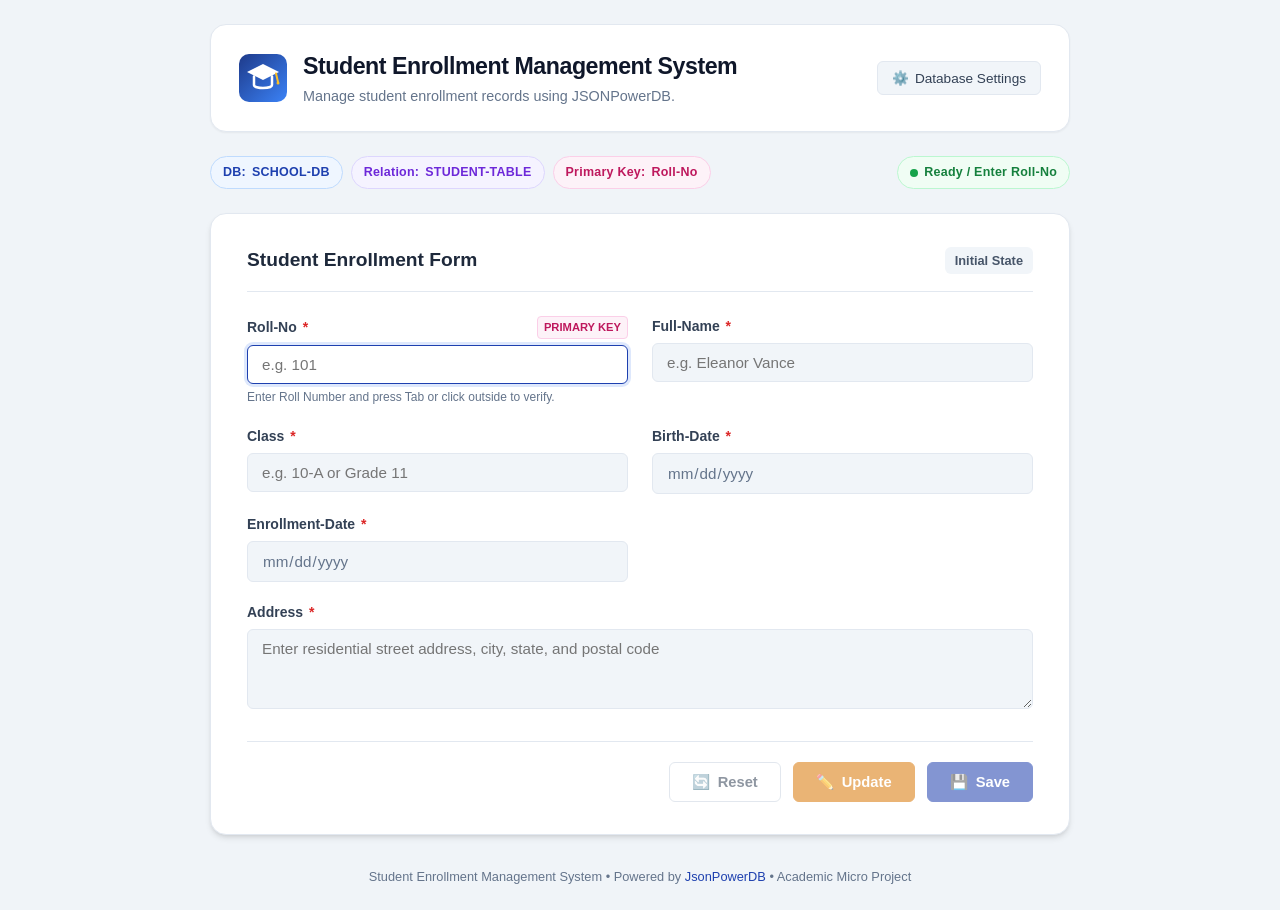
==== index.html @ 765b2f34 "feat: build responsive enrollment form" ====
<!DOCTYPE html>
<html lang="en">
<head>
  <meta charset="UTF-8">
  <meta name="viewport" content="width=device-width, initial-scale=1.0">
  <title>Student Enrollment Management System — JSONPowerDB</title>
  <link rel="icon" type="image/svg+xml" href="assets/icon.svg">
  <link rel="stylesheet" href="css/style.css">
</head>
<body>

  <div class="container">
    <!-- Application Header -->
    <header class="app-header">
      <div class="brand-section">
        <img src="assets/icon.svg" alt="Graduation Cap Emblem" class="brand-icon">
        <div class="brand-text">
          <h1>Student Enrollment Management System</h1>
          <p>Manage student enrollment records using JSONPowerDB.</p>
        </div>
      </div>
      <div class="header-actions">
        <button type="button" class="btn-icon" id="btnSettingsModal" title="Configure Database Connection">
          <span>⚙️</span> Database Settings
        </button>
      </div>
    </header>

    <!-- Academic Database Metadata Bar -->
    <div class="meta-bar">
      <span class="badge badge-db" title="Target Database">
        <strong>DB:</strong> <span id="metaDbName">SCHOOL-DB</span>
      </span>
      <span class="badge badge-rel" title="Target Relation / Table">
        <strong>Relation:</strong> <span id="metaRelName">STUDENT-TABLE</span>
      </span>
      <span class="badge badge-pk" title="Primary Key Column">
        <strong>Primary Key:</strong> <span id="metaPrimaryKey">Roll-No</span>
      </span>
      <span class="badge badge-status" id="dbStatusBadge">
        <span class="status-dot" id="dbStatusDot"></span>
        <span id="dbStatusText">Ready / Enter Roll-No</span>
      </span>
    </div>

    <!-- Alert Container for Feedback / Error Messages -->
    <div class="alert-container">
      <div id="alertBox" class="alert alert-info alert-hidden" role="alert">
        <span id="alertIcon">ℹ️</span>
        <div id="alertContent">Welcome! Enter a Student Roll-No to begin.</div>
        <button type="button" class="alert-close" id="btnAlertClose" aria-label="Close">&times;</button>
      </div>
    </div>

    <!-- Main Student Enrollment Form Card -->
    <main class="form-card">
      <div class="form-header">
        <h2>Student Enrollment Form</h2>
        <span class="form-state-badge" id="formStateBadge">Initial State</span>
      </div>

      <form id="studentEnrollmentForm" autocomplete="off" novalidate>
        <div class="form-grid">

          <!-- 1. Roll-No (Primary Key) -->
          <div class="form-group">
            <label for="rollNo" class="form-label">
              <span>Roll-No <span class="required-star">*</span></span>
              <span class="pk-tag">PRIMARY KEY</span>
            </label>
            <div class="input-wrapper">
              <input 
                type="text" 
                class="form-control" 
                id="rollNo" 
                name="Roll-No" 
                placeholder="e.g. 101" 
                autofocus 
                required
              >
              <span class="input-spinner" id="rollNoSpinner"></span>
            </div>
            <span class="field-hint">Enter Roll Number and press Tab or click outside to verify.</span>
            <span class="invalid-feedback" id="rollNoError">Please enter a valid Roll-No.</span>
          </div>

          <!-- 2. Full-Name -->
          <div class="form-group">
            <label for="fullName" class="form-label">
              <span>Full-Name <span class="required-star">*</span></span>
            </label>
            <input 
              type="text" 
              class="form-control" 
              id="fullName" 
              name="Full-Name" 
              placeholder="e.g. Eleanor Vance" 
              disabled 
              required
            >
            <span class="invalid-feedback" id="fullNameError">Full-Name is required (minimum 2 characters).</span>
          </div>

          <!-- 3. Class -->
          <div class="form-group">
            <label for="studentClass" class="form-label">
              <span>Class <span class="required-star">*</span></span>
            </label>
            <input 
              type="text" 
              class="form-control" 
              id="studentClass" 
              name="Class" 
              placeholder="e.g. 10-A or Grade 11" 
              disabled 
              required
            >
            <span class="invalid-feedback" id="classError">Class is required.</span>
          </div>

          <!-- 4. Birth-Date -->
          <div class="form-group">
            <label for="birthDate" class="form-label">
              <span>Birth-Date <span class="required-star">*</span></span>
            </label>
            <input 
              type="date" 
              class="form-control" 
              id="birthDate" 
              name="Birth-Date" 
              disabled 
              required
            >
            <span class="invalid-feedback" id="birthDateError">Please enter a valid Birth-Date.</span>
          </div>

          <!-- 5. Enrollment-Date -->
          <div class="form-group">
            <label for="enrollmentDate" class="form-label">
              <span>Enrollment-Date <span class="required-star">*</span></span>
            </label>
            <input 
              type="date" 
              class="form-control" 
              id="enrollmentDate" 
              name="Enrollment-Date" 
              disabled 
              required
            >
            <span class="invalid-feedback" id="enrollmentDateError">Please enter a valid Enrollment-Date.</span>
          </div>

          <!-- 6. Address -->
          <div class="form-group form-group-full">
            <label for="address" class="form-label">
              <span>Address <span class="required-star">*</span></span>
            </label>
            <textarea 
              class="form-control" 
              id="address" 
              name="Address" 
              rows="3" 
              placeholder="Enter residential street address, city, state, and postal code" 
              disabled 
              required
            ></textarea>
            <span class="invalid-feedback" id="addressError">Address is required.</span>
          </div>

        </div>

        <!-- Form Actions Bar -->
        <div class="form-actions">
          <button type="button" class="btn btn-secondary" id="btnReset" disabled>
            <span>🔄</span> Reset
          </button>
          <button type="button" class="btn btn-warning" id="btnUpdate" disabled>
            <span>✏️</span> Update
          </button>
          <button type="button" class="btn btn-primary" id="btnSave" disabled>
            <span>💾</span> Save
          </button>
        </div>
      </form>
    </main>

    <!-- Footer -->
    <footer class="app-footer">
      <p>Student Enrollment Management System &bull; Powered by <a href="http://login2explore.com/jpdb/docs.html" target="_blank" rel="noopener noreferrer">JsonPowerDB</a> &bull; Academic Micro Project</p>
    </footer>
  </div>

  <!-- Database Configuration Modal -->
  <div class="modal-overlay" id="settingsModal" role="dialog" aria-modal="true" aria-labelledby="settingsModalTitle">
    <div class="modal-card">
      <div class="modal-header">
        <h3 id="settingsModalTitle">⚙️ JSONPowerDB Connection Settings</h3>
        <button type="button" class="modal-close" id="btnSettingsClose" aria-label="Close modal">&times;</button>
      </div>
      <div class="modal-body">
        <p style="font-size: 0.85rem; color: var(--gray-600); margin-bottom: 4px;">
          Configure your JsonPowerDB credentials below. Your token is stored safely in browser local storage and is never transmitted to external repositories.
        </p>

        <div class="form-group">
          <label for="cfgConnToken" class="form-label">Connection Token <span class="required-star">*</span></label>
          <input type="password" class="form-control" id="cfgConnToken" placeholder="Enter your 20-30 character JPDB token">
          <span class="field-hint">Obtain from your Login2Explore JsonPowerDB Developer Dashboard.</span>
        </div>

        <div class="form-group">
          <label for="cfgBaseUrl" class="form-label">JPDB Base URL</label>
          <input type="text" class="form-control" id="cfgBaseUrl" value="http://api.login2explore.com:5577">
        </div>

        <div class="form-group">
          <label for="cfgDbName" class="form-label">Database Name</label>
          <input type="text" class="form-control" id="cfgDbName" value="SCHOOL-DB" readonly>
        </div>

        <div class="form-group">
          <label for="cfgRelName" class="form-label">Relation Name</label>
          <input type="text" class="form-control" id="cfgRelName" value="STUDENT-TABLE" readonly>
        </div>

        <div id="cfgTestFeedback" class="alert alert-hidden" style="margin-top: 8px;"></div>
      </div>
      <div class="modal-footer">
        <button type="button" class="btn btn-secondary" id="btnTestConn">
          <span>⚡</span> Test Connection
        </button>
        <button type="button" class="btn btn-primary" id="btnSaveSettings">
          <span>✓</span> Save Settings
        </button>
      </div>
    </div>
  </div>

  <!-- Required Scripts -->
  <!-- 1. jQuery Library -->
  <script src="https://ajax.googleapis.com/ajax/libs/jquery/3.6.4/jquery.min.js"></script>

  <!-- 2. JSONPowerDB Official Library (Online CDN + Local Fallback) -->
  <script src="https://login2explore.com/jpdb/resources/js/0.0.4/jpdb-commons.js"></script>
  <script>
    // Fallback if CDN is unreachable or offline
    if (typeof createPUTRequest === 'undefined') {
      document.write('<script src="js/jpdb-commons.js"><\/script>');
    }
  </script>

  <!-- 3. Optional Local Configuration (Ignored by Git) -->
  <script src="js/config.js" onerror="/* config.js is optional; defaults and localStorage are used if absent */"></script>

  <!-- 4. Main Application Controller -->
  <script src="js/app.js"></script>
</body>
</html>
---- css/style.css ----
/* ==========================================================================
   Student Enrollment Management System - Style Sheet
   Modern, responsive, academic UI for JSONPowerDB Micro Project
   ========================================================================== */

:root {
  --primary: #1e40af;
  --primary-hover: #1d4ed8;
  --primary-light: #eff6ff;
  --primary-border: #bfdbfe;

  --success: #059669;
  --success-hover: #047857;
  --success-light: #ecfdf5;
  --success-border: #a7f3d0;

  --warning: #d97706;
  --warning-hover: #b45309;
  --warning-light: #fffbeb;
  --warning-border: #fde68a;

  --danger: #dc2626;
  --danger-hover: #b91c1c;
  --danger-light: #fef2f2;
  --danger-border: #fecaca;

  --gray-50: #f8fafc;
  --gray-100: #f1f5f9;
  --gray-200: #e2e8f0;
  --gray-300: #cbd5e1;
  --gray-400: #94a3b8;
  --gray-500: #64748b;
  --gray-600: #475569;
  --gray-700: #334155;
  --gray-800: #1e293b;
  --gray-900: #0f172a;

  --radius-sm: 6px;
  --radius-md: 10px;
  --radius-lg: 16px;
  --shadow-sm: 0 1px 2px 0 rgb(0 0 0 / 0.05);
  --shadow-md: 0 4px 6px -1px rgb(0 0 0 / 0.1), 0 2px 4px -2px rgb(0 0 0 / 0.1);
  --shadow-lg: 0 10px 15px -3px rgb(0 0 0 / 0.1), 0 4px 6px -4px rgb(0 0 0 / 0.1);

  --font-sans: -apple-system, BlinkMacSystemFont, "Segoe UI", Roboto, "Helvetica Neue", Arial, sans-serif;
  --font-mono: ui-monospace, SFMono-Regular, Menlo, Monaco, Consolas, "Liberation Mono", monospace;
}

/* Base Styles */
* {
  box-sizing: border-box;
  margin: 0;
  padding: 0;
}

body {
  font-family: var(--font-sans);
  background-color: #f0f4f8;
  color: var(--gray-800);
  line-height: 1.5;
  min-height: 100vh;
  display: flex;
  flex-direction: column;
  padding: 24px 16px;
}

/* Layout Container */
.container {
  width: 100%;
  max-width: 860px;
  margin: 0 auto;
}

/* Top App Header */
.app-header {
  background: #ffffff;
  border-radius: var(--radius-lg);
  padding: 24px 28px;
  margin-bottom: 24px;
  box-shadow: var(--shadow-sm);
  border: 1px solid var(--gray-200);
  display: flex;
  justify-content: space-between;
  align-items: center;
  flex-wrap: wrap;
  gap: 16px;
}

.brand-section {
  display: flex;
  align-items: center;
  gap: 16px;
}

.brand-icon {
  width: 48px;
  height: 48px;
  flex-shrink: 0;
}

.brand-text h1 {
  font-size: 1.45rem;
  font-weight: 700;
  color: var(--gray-900);
  letter-spacing: -0.02em;
}

.brand-text p {
  font-size: 0.9rem;
  color: var(--gray-500);
  margin-top: 2px;
}

.header-actions {
  display: flex;
  align-items: center;
  gap: 10px;
}

.btn-icon {
  background: var(--gray-100);
  border: 1px solid var(--gray-200);
  color: var(--gray-700);
  padding: 8px 14px;
  border-radius: var(--radius-sm);
  font-size: 0.85rem;
  font-weight: 500;
  cursor: pointer;
  display: inline-flex;
  align-items: center;
  gap: 6px;
  transition: all 0.2s ease;
}

.btn-icon:hover {
  background: var(--gray-200);
  color: var(--gray-900);
}

/* Database Metadata Badge Bar */
.meta-bar {
  display: flex;
  flex-wrap: wrap;
  gap: 8px;
  margin-bottom: 20px;
}

.badge {
  display: inline-flex;
  align-items: center;
  gap: 6px;
  padding: 6px 12px;
  border-radius: 9999px;
  font-size: 0.78rem;
  font-weight: 600;
  letter-spacing: 0.02em;
}

.badge-db {
  background: #eff6ff;
  color: #1e40af;
  border: 1px solid #bfdbfe;
}

.badge-rel {
  background: #f5f3ff;
  color: #6d28d9;
  border: 1px solid #ddd6fe;
}

.badge-pk {
  background: #fdf2f8;
  color: #be185d;
  border: 1px solid #fbcfe8;
}

.badge-status {
  background: #f0fdf4;
  color: #15803d;
  border: 1px solid #bbf7d0;
  margin-left: auto;
}

.status-dot {
  width: 8px;
  height: 8px;
  border-radius: 50%;
  background: #16a34a;
  display: inline-block;
  animation: pulse 2s infinite;
}

@keyframes pulse {
  0% { transform: scale(0.95); opacity: 0.7; }
  50% { transform: scale(1.15); opacity: 1; }
  100% { transform: scale(0.95); opacity: 0.7; }
}

/* Main Form Card */
.form-card {
  background: #ffffff;
  border-radius: var(--radius-lg);
  padding: 32px 36px;
  box-shadow: var(--shadow-md);
  border: 1px solid var(--gray-200);
}

.form-header {
  border-bottom: 1px solid var(--gray-200);
  padding-bottom: 16px;
  margin-bottom: 24px;
  display: flex;
  justify-content: space-between;
  align-items: center;
}

.form-header h2 {
  font-size: 1.2rem;
  font-weight: 600;
  color: var(--gray-800);
}

.form-state-badge {
  font-size: 0.8rem;
  font-weight: 600;
  padding: 4px 10px;
  border-radius: var(--radius-sm);
  background: var(--gray-100);
  color: var(--gray-600);
}

/* Alerts and Feedback */
.alert-container {
  margin-bottom: 24px;
}

.alert {
  padding: 12px 16px;
  border-radius: var(--radius-sm);
  font-size: 0.9rem;
  display: flex;
  align-items: flex-start;
  gap: 10px;
  border: 1px solid transparent;
  line-height: 1.4;
  position: relative;
}

.alert-hidden {
  display: none !important;
}

.alert-info {
  background-color: var(--primary-light);
  color: #1e3a8a;
  border-color: var(--primary-border);
}

.alert-success {
  background-color: var(--success-light);
  color: #065f46;
  border-color: var(--success-border);
}

.alert-warning {
  background-color: var(--warning-light);
  color: #92400e;
  border-color: var(--warning-border);
}

.alert-danger {
  background-color: var(--danger-light);
  color: #991b1b;
  border-color: var(--danger-border);
}

.alert-close {
  margin-left: auto;
  background: none;
  border: none;
  font-size: 1.1rem;
  color: inherit;
  cursor: pointer;
  opacity: 0.7;
}

.alert-close:hover {
  opacity: 1;
}

/* Form Layout Grid */
.form-grid {
  display: grid;
  grid-template-columns: 1fr 1fr;
  gap: 20px 24px;
}

.form-group {
  display: flex;
  flex-direction: column;
}

.form-group-full {
  grid-column: 1 / -1;
}

.form-label {
  font-size: 0.875rem;
  font-weight: 600;
  color: var(--gray-700);
  margin-bottom: 6px;
  display: flex;
  align-items: center;
  justify-content: space-between;
}

.form-label .pk-tag {
  font-size: 0.7rem;
  background: #fdf2f8;
  color: #be185d;
  border: 1px solid #fbcfe8;
  padding: 2px 6px;
  border-radius: 4px;
  font-weight: 600;
}

.required-star {
  color: var(--danger);
  margin-left: 2px;
}

/* Form Controls */
.input-wrapper {
  position: relative;
  display: flex;
  align-items: center;
}

.form-control {
  width: 100%;
  padding: 10px 14px;
  font-size: 0.95rem;
  font-family: inherit;
  color: var(--gray-900);
  background-color: #ffffff;
  border: 1.5px solid var(--gray-300);
  border-radius: var(--radius-sm);
  transition: border-color 0.15s ease, box-shadow 0.15s ease, background-color 0.15s ease;
}

.form-control:focus {
  outline: none;
  border-color: var(--primary);
  box-shadow: 0 0 0 3px rgba(37, 99, 235, 0.15);
}

.form-control:disabled,
.form-control[readonly] {
  background-color: var(--gray-100);
  border-color: var(--gray-200);
  color: var(--gray-500);
  cursor: not-allowed;
}

textarea.form-control {
  resize: vertical;
  min-height: 80px;
}

/* Spinner inside Input */
.input-spinner {
  position: absolute;
  right: 12px;
  width: 16px;
  height: 16px;
  border: 2px solid var(--gray-300);
  border-top-color: var(--primary);
  border-radius: 50%;
  animation: spin 0.6s linear infinite;
  display: none;
}

@keyframes spin {
  to { transform: rotate(360deg); }
}

.field-hint {
  font-size: 0.75rem;
  color: var(--gray-500);
  margin-top: 4px;
}

.invalid-feedback {
  font-size: 0.78rem;
  color: var(--danger);
  margin-top: 4px;
  display: none;
}

.is-invalid {
  border-color: var(--danger) !important;
}

.is-invalid + .invalid-feedback {
  display: block;
}

/* Action Buttons Bar */
.form-actions {
  display: flex;
  align-items: center;
  justify-content: flex-end;
  gap: 12px;
  margin-top: 32px;
  padding-top: 20px;
  border-top: 1px solid var(--gray-200);
}

.btn {
  font-family: inherit;
  font-size: 0.92rem;
  font-weight: 600;
  padding: 10px 22px;
  border-radius: var(--radius-sm);
  cursor: pointer;
  border: 1px solid transparent;
  display: inline-flex;
  align-items: center;
  gap: 8px;
  transition: all 0.2s ease;
}

.btn:disabled {
  opacity: 0.55;
  cursor: not-allowed !important;
  box-shadow: none !important;
}

.btn-primary {
  background-color: var(--primary);
  color: #ffffff;
  border-color: var(--primary);
}

.btn-primary:not(:disabled):hover {
  background-color: var(--primary-hover);
  border-color: var(--primary-hover);
  box-shadow: var(--shadow-sm);
}

.btn-warning {
  background-color: var(--warning);
  color: #ffffff;
  border-color: var(--warning);
}

.btn-warning:not(:disabled):hover {
  background-color: var(--warning-hover);
  border-color: var(--warning-hover);
  box-shadow: var(--shadow-sm);
}

.btn-secondary {
  background-color: #ffffff;
  color: var(--gray-700);
  border-color: var(--gray-300);
}

.btn-secondary:not(:disabled):hover {
  background-color: var(--gray-100);
  color: var(--gray-900);
  border-color: var(--gray-400);
}

/* Modal Styling */
.modal-overlay {
  position: fixed;
  top: 0;
  left: 0;
  right: 0;
  bottom: 0;
  background: rgba(15, 23, 42, 0.6);
  backdrop-filter: blur(4px);
  display: flex;
  align-items: center;
  justify-content: center;
  z-index: 1000;
  padding: 16px;
  visibility: hidden;
  opacity: 0;
  transition: all 0.2s ease;
}

.modal-overlay.active {
  visibility: visible;
  opacity: 1;
}

.modal-card {
  background: #ffffff;
  border-radius: var(--radius-lg);
  max-width: 520px;
  width: 100%;
  box-shadow: var(--shadow-lg);
  overflow: hidden;
  border: 1px solid var(--gray-200);
  transform: translateY(10px);
  transition: transform 0.2s ease;
}

.modal-overlay.active .modal-card {
  transform: translateY(0);
}

.modal-header {
  padding: 18px 24px;
  border-bottom: 1px solid var(--gray-200);
  display: flex;
  justify-content: space-between;
  align-items: center;
}

.modal-header h3 {
  font-size: 1.15rem;
  color: var(--gray-900);
  font-weight: 600;
}

.modal-close {
  background: none;
  border: none;
  font-size: 1.25rem;
  color: var(--gray-500);
  cursor: pointer;
}

.modal-body {
  padding: 24px;
  display: flex;
  flex-direction: column;
  gap: 16px;
}

.modal-body .form-group {
  margin-bottom: 0;
}

.modal-footer {
  padding: 16px 24px;
  background: var(--gray-50);
  border-top: 1px solid var(--gray-200);
  display: flex;
  justify-content: flex-end;
  gap: 10px;
}

/* Footer Section */
.app-footer {
  margin-top: auto;
  padding-top: 32px;
  text-align: center;
  font-size: 0.8rem;
  color: var(--gray-500);
}

.app-footer a {
  color: var(--primary);
  text-decoration: none;
}

.app-footer a:hover {
  text-decoration: underline;
}

/* Responsive Breakpoints */
@media (max-width: 680px) {
  body {
    padding: 12px 8px;
  }

  .form-card {
    padding: 20px 18px;
  }

  .form-grid {
    grid-template-columns: 1fr;
    gap: 16px;
  }

  .app-header {
    padding: 16px 18px;
  }

  .brand-text h1 {
    font-size: 1.2rem;
  }

  .form-actions {
    flex-direction: column-reverse;
  }

  .btn {
    width: 100%;
    justify-content: center;
  }

  .badge-status {
    margin-left: 0;
    width: 100%;
  }
}
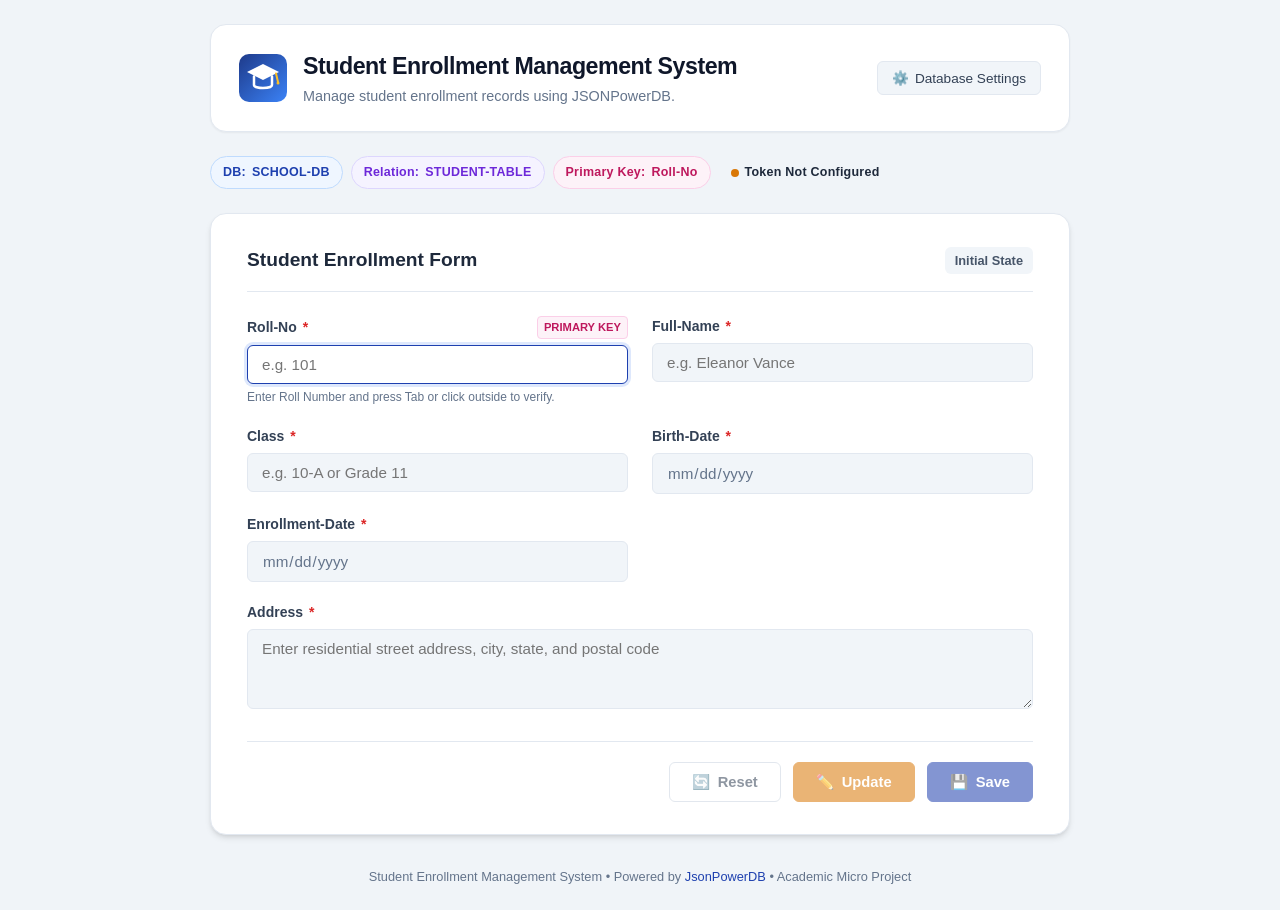
==== commit da1ca0e6: "fix: resolve JPDB connection and verify enrollment workflows" ====
--- a/index.html
+++ b/index.html
@@ -210,7 +210,7 @@
 
         <div class="form-group">
           <label for="cfgBaseUrl" class="form-label">JPDB Base URL</label>
-          <input type="text" class="form-control" id="cfgBaseUrl" value="http://api.login2explore.com:5577">
+          <input type="text" class="form-control" id="cfgBaseUrl" value="https://api.login2explore.com:5577">
         </div>
 
         <div class="form-group">
@@ -240,14 +240,8 @@
   <!-- 1. jQuery Library -->
   <script src="https://ajax.googleapis.com/ajax/libs/jquery/3.6.4/jquery.min.js"></script>
 
-  <!-- 2. JSONPowerDB Official Library (Online CDN + Local Fallback) -->
-  <script src="https://login2explore.com/jpdb/resources/js/0.0.4/jpdb-commons.js"></script>
-  <script>
-    // Fallback if CDN is unreachable or offline
-    if (typeof createPUTRequest === 'undefined') {
-      document.write('<script src="js/jpdb-commons.js"><\/script>');
-    }
-  </script>
+  <!-- 2. JSONPowerDB Official Client Library -->
+  <script src="js/jpdb-commons.js"></script>
 
   <!-- 3. Optional Local Configuration (Ignored by Git) -->
   <script src="js/config.js" onerror="/* config.js is optional; defaults and localStorage are used if absent */"></script>
